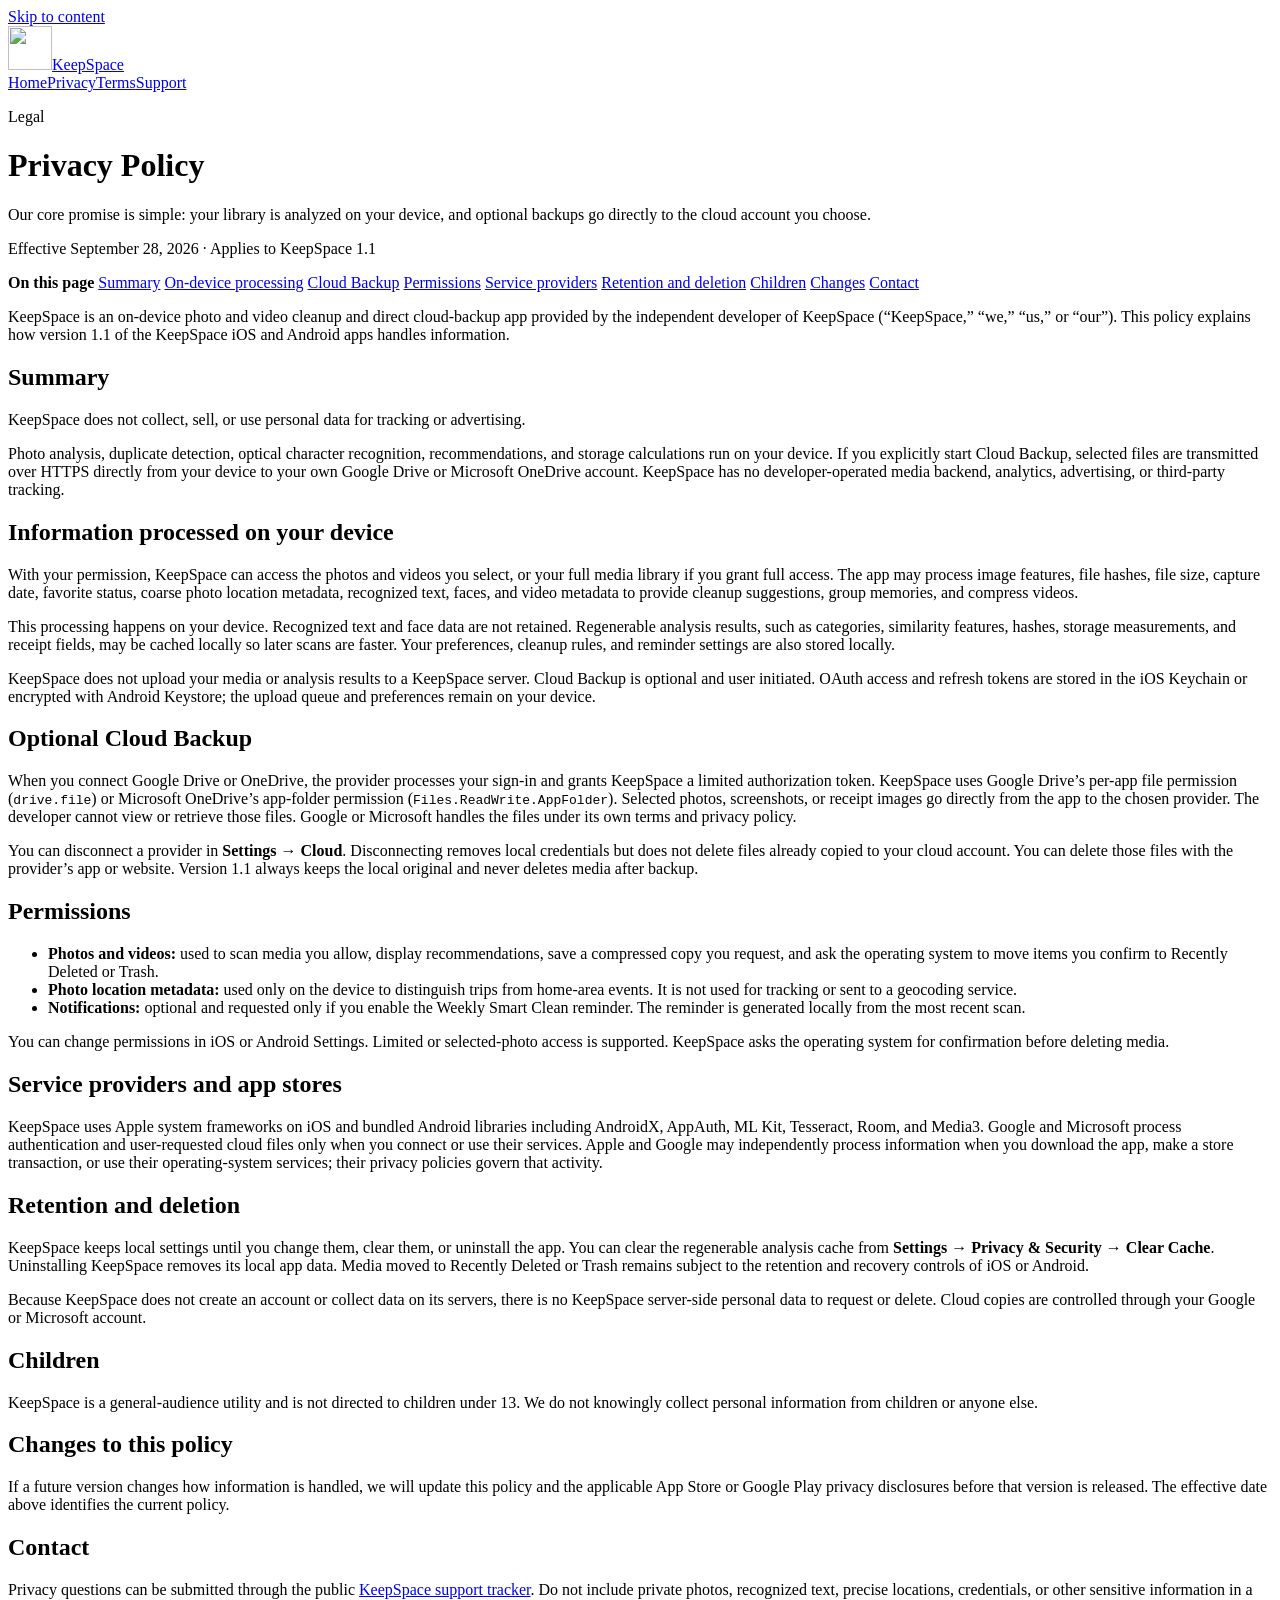
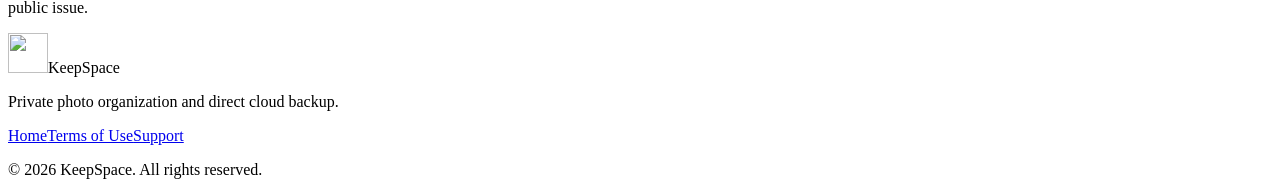
==== webapps/privacy/index.html @ f84de776 "Add KeepSpace production website" ====
<!doctype html>
<html lang="en">
  <head>
    <meta charset="utf-8">
    <meta name="viewport" content="width=device-width, initial-scale=1">
    <meta name="theme-color" content="#07111f">
    <meta name="description" content="KeepSpace Privacy Policy: learn how on-device analysis and optional direct cloud backup protect your information.">
    <title>Privacy Policy — KeepSpace</title>
    <link rel="icon" type="image/png" sizes="192x192" href="/assets/icon-192.png">
    <link rel="stylesheet" href="/assets/styles.css">
  </head>
  <body>
    <a class="skip-link" href="#main">Skip to content</a>
    <header class="site-header">
      <div class="shell nav-wrap">
        <a class="brand" href="/" aria-label="KeepSpace home"><img src="/assets/icon-192.png" width="44" height="44" alt=""><span>KeepSpace</span></a>
        <nav aria-label="Primary navigation">
          <a href="/">Home</a><a aria-current="page" href="/privacy/">Privacy</a><a href="/terms/">Terms</a><a class="nav-support" href="https://github.com/anuwat-topgun/KeepSpace/issues/new">Support</a>
        </nav>
      </div>
    </header>

    <main id="main" class="legal-main">
      <header class="legal-hero shell">
        <p class="eyebrow"><span></span> Legal</p>
        <h1>Privacy Policy</h1>
        <p class="legal-intro">Our core promise is simple: your library is analyzed on your device, and optional backups go directly to the cloud account you choose.</p>
        <p class="effective-date">Effective September 28, 2026 · Applies to KeepSpace 1.1</p>
      </header>

      <div class="legal-layout shell">
        <aside class="legal-toc" aria-label="On this page">
          <strong>On this page</strong>
          <a href="#summary">Summary</a>
          <a href="#on-device">On-device processing</a>
          <a href="#cloud">Cloud Backup</a>
          <a href="#permissions">Permissions</a>
          <a href="#providers">Service providers</a>
          <a href="#retention">Retention and deletion</a>
          <a href="#children">Children</a>
          <a href="#changes">Changes</a>
          <a href="#contact">Contact</a>
        </aside>

        <article class="legal-copy">
          <p>KeepSpace is an on-device photo and video cleanup and direct cloud-backup app provided by the independent developer of KeepSpace (“KeepSpace,” “we,” “us,” or “our”). This policy explains how version 1.1 of the KeepSpace iOS and Android apps handles information.</p>

          <section id="summary">
            <h2>Summary</h2>
            <div class="legal-callout">KeepSpace does not collect, sell, or use personal data for tracking or advertising.</div>
            <p>Photo analysis, duplicate detection, optical character recognition, recommendations, and storage calculations run on your device. If you explicitly start Cloud Backup, selected files are transmitted over HTTPS directly from your device to your own Google Drive or Microsoft OneDrive account. KeepSpace has no developer-operated media backend, analytics, advertising, or third-party tracking.</p>
          </section>

          <section id="on-device">
            <h2>Information processed on your device</h2>
            <p>With your permission, KeepSpace can access the photos and videos you select, or your full media library if you grant full access. The app may process image features, file hashes, file size, capture date, favorite status, coarse photo location metadata, recognized text, faces, and video metadata to provide cleanup suggestions, group memories, and compress videos.</p>
            <p>This processing happens on your device. Recognized text and face data are not retained. Regenerable analysis results, such as categories, similarity features, hashes, storage measurements, and receipt fields, may be cached locally so later scans are faster. Your preferences, cleanup rules, and reminder settings are also stored locally.</p>
            <p>KeepSpace does not upload your media or analysis results to a KeepSpace server. Cloud Backup is optional and user initiated. OAuth access and refresh tokens are stored in the iOS Keychain or encrypted with Android Keystore; the upload queue and preferences remain on your device.</p>
          </section>

          <section id="cloud">
            <h2>Optional Cloud Backup</h2>
            <p>When you connect Google Drive or OneDrive, the provider processes your sign-in and grants KeepSpace a limited authorization token. KeepSpace uses Google Drive’s per-app file permission (<code>drive.file</code>) or Microsoft OneDrive’s app-folder permission (<code>Files.ReadWrite.AppFolder</code>). Selected photos, screenshots, or receipt images go directly from the app to the chosen provider. The developer cannot view or retrieve those files. Google or Microsoft handles the files under its own terms and privacy policy.</p>
            <p>You can disconnect a provider in <strong>Settings → Cloud</strong>. Disconnecting removes local credentials but does not delete files already copied to your cloud account. You can delete those files with the provider’s app or website. Version 1.1 always keeps the local original and never deletes media after backup.</p>
          </section>

          <section id="permissions">
            <h2>Permissions</h2>
            <ul>
              <li><strong>Photos and videos:</strong> used to scan media you allow, display recommendations, save a compressed copy you request, and ask the operating system to move items you confirm to Recently Deleted or Trash.</li>
              <li><strong>Photo location metadata:</strong> used only on the device to distinguish trips from home-area events. It is not used for tracking or sent to a geocoding service.</li>
              <li><strong>Notifications:</strong> optional and requested only if you enable the Weekly Smart Clean reminder. The reminder is generated locally from the most recent scan.</li>
            </ul>
            <p>You can change permissions in iOS or Android Settings. Limited or selected-photo access is supported. KeepSpace asks the operating system for confirmation before deleting media.</p>
          </section>

          <section id="providers">
            <h2>Service providers and app stores</h2>
            <p>KeepSpace uses Apple system frameworks on iOS and bundled Android libraries including AndroidX, AppAuth, ML Kit, Tesseract, Room, and Media3. Google and Microsoft process authentication and user-requested cloud files only when you connect or use their services. Apple and Google may independently process information when you download the app, make a store transaction, or use their operating-system services; their privacy policies govern that activity.</p>
          </section>

          <section id="retention">
            <h2>Retention and deletion</h2>
            <p>KeepSpace keeps local settings until you change them, clear them, or uninstall the app. You can clear the regenerable analysis cache from <strong>Settings → Privacy &amp; Security → Clear Cache</strong>. Uninstalling KeepSpace removes its local app data. Media moved to Recently Deleted or Trash remains subject to the retention and recovery controls of iOS or Android.</p>
            <p>Because KeepSpace does not create an account or collect data on its servers, there is no KeepSpace server-side personal data to request or delete. Cloud copies are controlled through your Google or Microsoft account.</p>
          </section>

          <section id="children">
            <h2>Children</h2>
            <p>KeepSpace is a general-audience utility and is not directed to children under 13. We do not knowingly collect personal information from children or anyone else.</p>
          </section>

          <section id="changes">
            <h2>Changes to this policy</h2>
            <p>If a future version changes how information is handled, we will update this policy and the applicable App Store or Google Play privacy disclosures before that version is released. The effective date above identifies the current policy.</p>
          </section>

          <section id="contact">
            <h2>Contact</h2>
            <p>Privacy questions can be submitted through the public <a href="https://github.com/anuwat-topgun/KeepSpace/issues/new">KeepSpace support tracker</a>. Do not include private photos, recognized text, precise locations, credentials, or other sensitive information in a public issue.</p>
          </section>
        </article>
      </div>
    </main>

    <footer class="site-footer compact-footer">
      <div class="shell footer-grid"><div class="brand footer-brand"><img src="/assets/icon-192.png" width="40" height="40" alt=""><span>KeepSpace</span></div><p>Private photo organization and direct cloud backup.</p><div class="footer-links"><a href="/">Home</a><a href="/terms/">Terms of Use</a><a href="https://github.com/anuwat-topgun/KeepSpace/issues/new">Support</a></div><p class="copyright">© 2026 KeepSpace. All rights reserved.</p></div>
    </footer>
  </body>
</html>
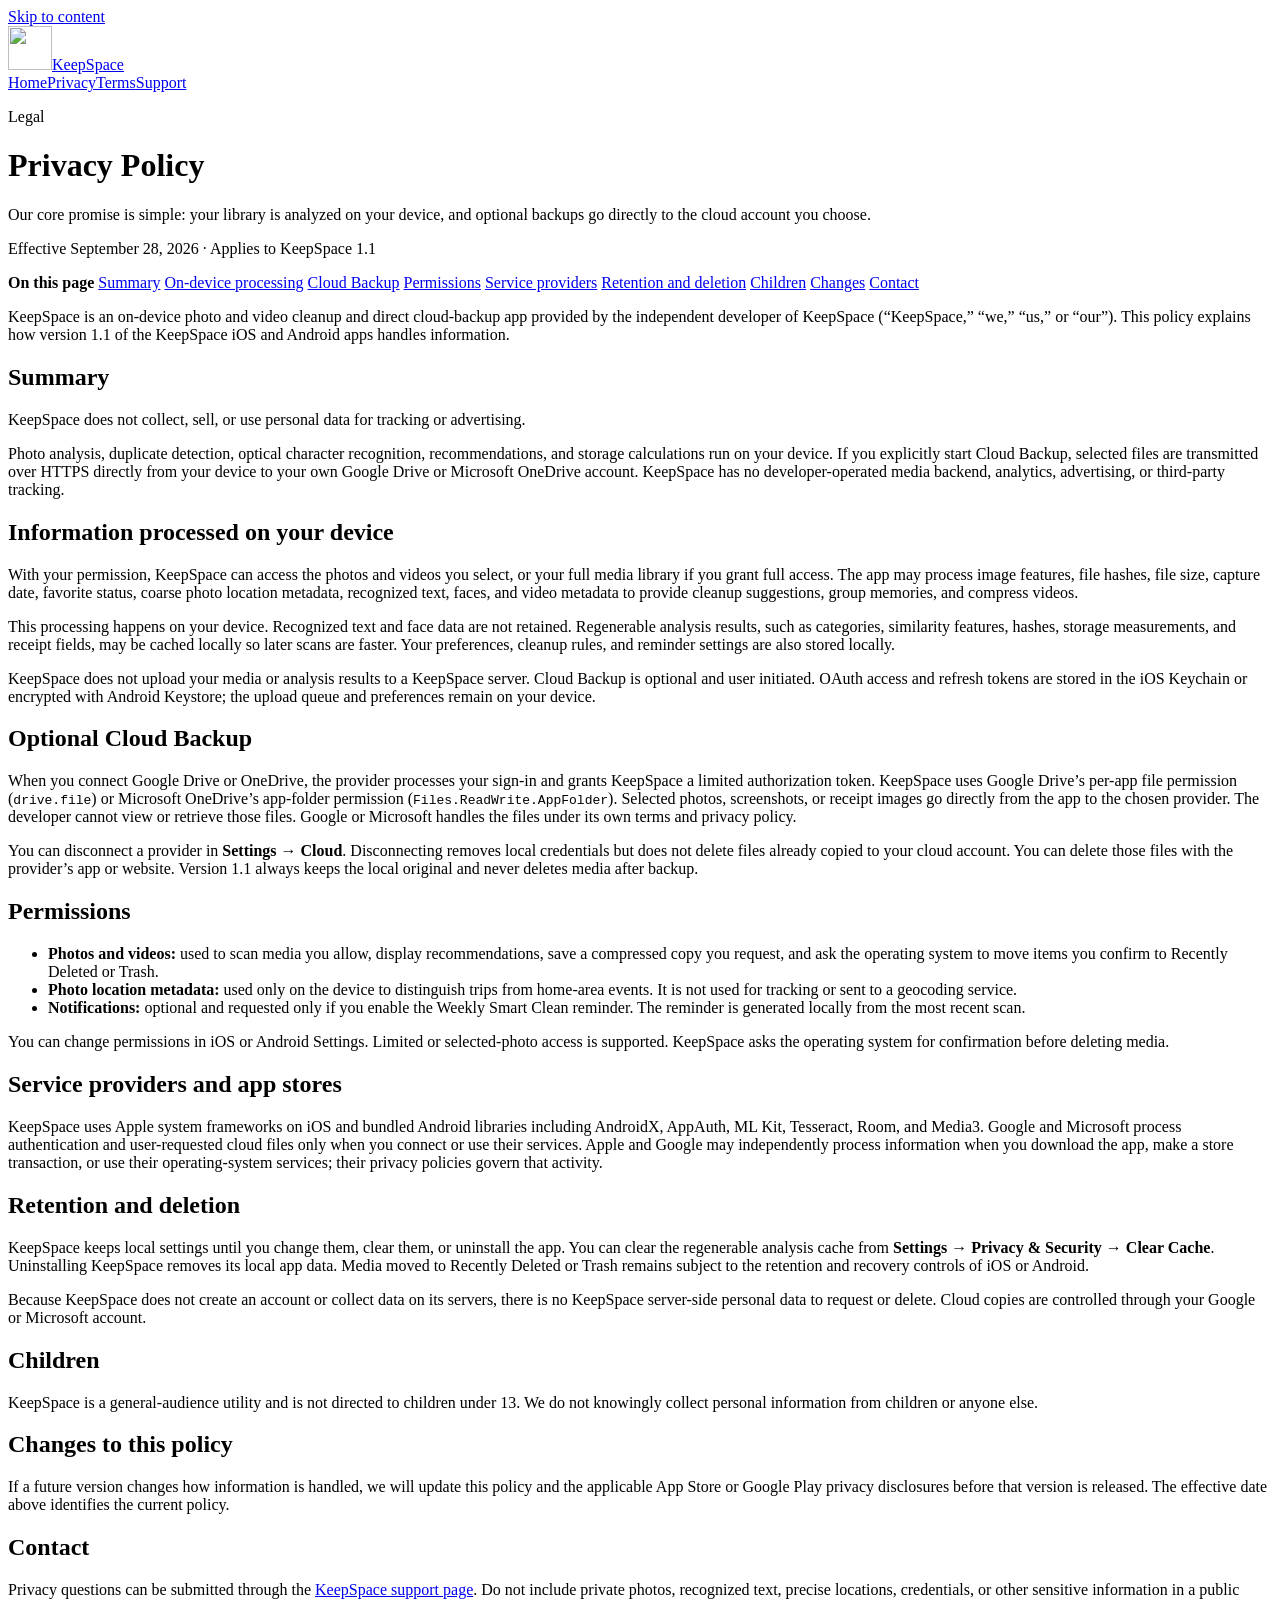
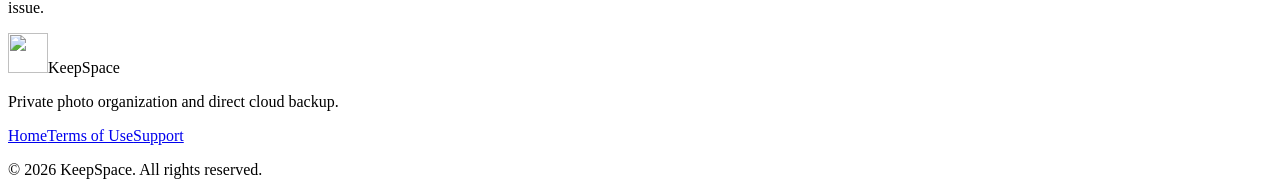
==== commit b94c887c: "Use production website URLs" ====
--- a/webapps/privacy/index.html
+++ b/webapps/privacy/index.html
@@ -5,7 +5,12 @@
     <meta name="viewport" content="width=device-width, initial-scale=1">
     <meta name="theme-color" content="#07111f">
     <meta name="description" content="KeepSpace Privacy Policy: learn how on-device analysis and optional direct cloud backup protect your information.">
+    <meta property="og:title" content="Privacy Policy — KeepSpace">
+    <meta property="og:description" content="How KeepSpace protects your information with on-device analysis and direct cloud backup.">
+    <meta property="og:type" content="website">
+    <meta property="og:url" content="https://keepspace.itston.com/privacy/">
     <title>Privacy Policy — KeepSpace</title>
+    <link rel="canonical" href="https://keepspace.itston.com/privacy/">
     <link rel="icon" type="image/png" sizes="192x192" href="/assets/icon-192.png">
     <link rel="stylesheet" href="/assets/styles.css">
   </head>
@@ -15,7 +20,7 @@
       <div class="shell nav-wrap">
         <a class="brand" href="/" aria-label="KeepSpace home"><img src="/assets/icon-192.png" width="44" height="44" alt=""><span>KeepSpace</span></a>
         <nav aria-label="Primary navigation">
-          <a href="/">Home</a><a aria-current="page" href="/privacy/">Privacy</a><a href="/terms/">Terms</a><a class="nav-support" href="https://github.com/anuwat-topgun/KeepSpace/issues/new">Support</a>
+          <a href="/">Home</a><a aria-current="page" href="/privacy/">Privacy</a><a href="/terms/">Terms</a><a class="nav-support" href="/support/">Support</a>
         </nav>
       </div>
     </header>
@@ -97,14 +102,14 @@
 
           <section id="contact">
             <h2>Contact</h2>
-            <p>Privacy questions can be submitted through the public <a href="https://github.com/anuwat-topgun/KeepSpace/issues/new">KeepSpace support tracker</a>. Do not include private photos, recognized text, precise locations, credentials, or other sensitive information in a public issue.</p>
+            <p>Privacy questions can be submitted through the <a href="/support/">KeepSpace support page</a>. Do not include private photos, recognized text, precise locations, credentials, or other sensitive information in a public issue.</p>
           </section>
         </article>
       </div>
     </main>
 
     <footer class="site-footer compact-footer">
-      <div class="shell footer-grid"><div class="brand footer-brand"><img src="/assets/icon-192.png" width="40" height="40" alt=""><span>KeepSpace</span></div><p>Private photo organization and direct cloud backup.</p><div class="footer-links"><a href="/">Home</a><a href="/terms/">Terms of Use</a><a href="https://github.com/anuwat-topgun/KeepSpace/issues/new">Support</a></div><p class="copyright">© 2026 KeepSpace. All rights reserved.</p></div>
+      <div class="shell footer-grid"><div class="brand footer-brand"><img src="/assets/icon-192.png" width="40" height="40" alt=""><span>KeepSpace</span></div><p>Private photo organization and direct cloud backup.</p><div class="footer-links"><a href="/">Home</a><a href="/terms/">Terms of Use</a><a href="/support/">Support</a></div><p class="copyright">© 2026 KeepSpace. All rights reserved.</p></div>
     </footer>
   </body>
 </html>
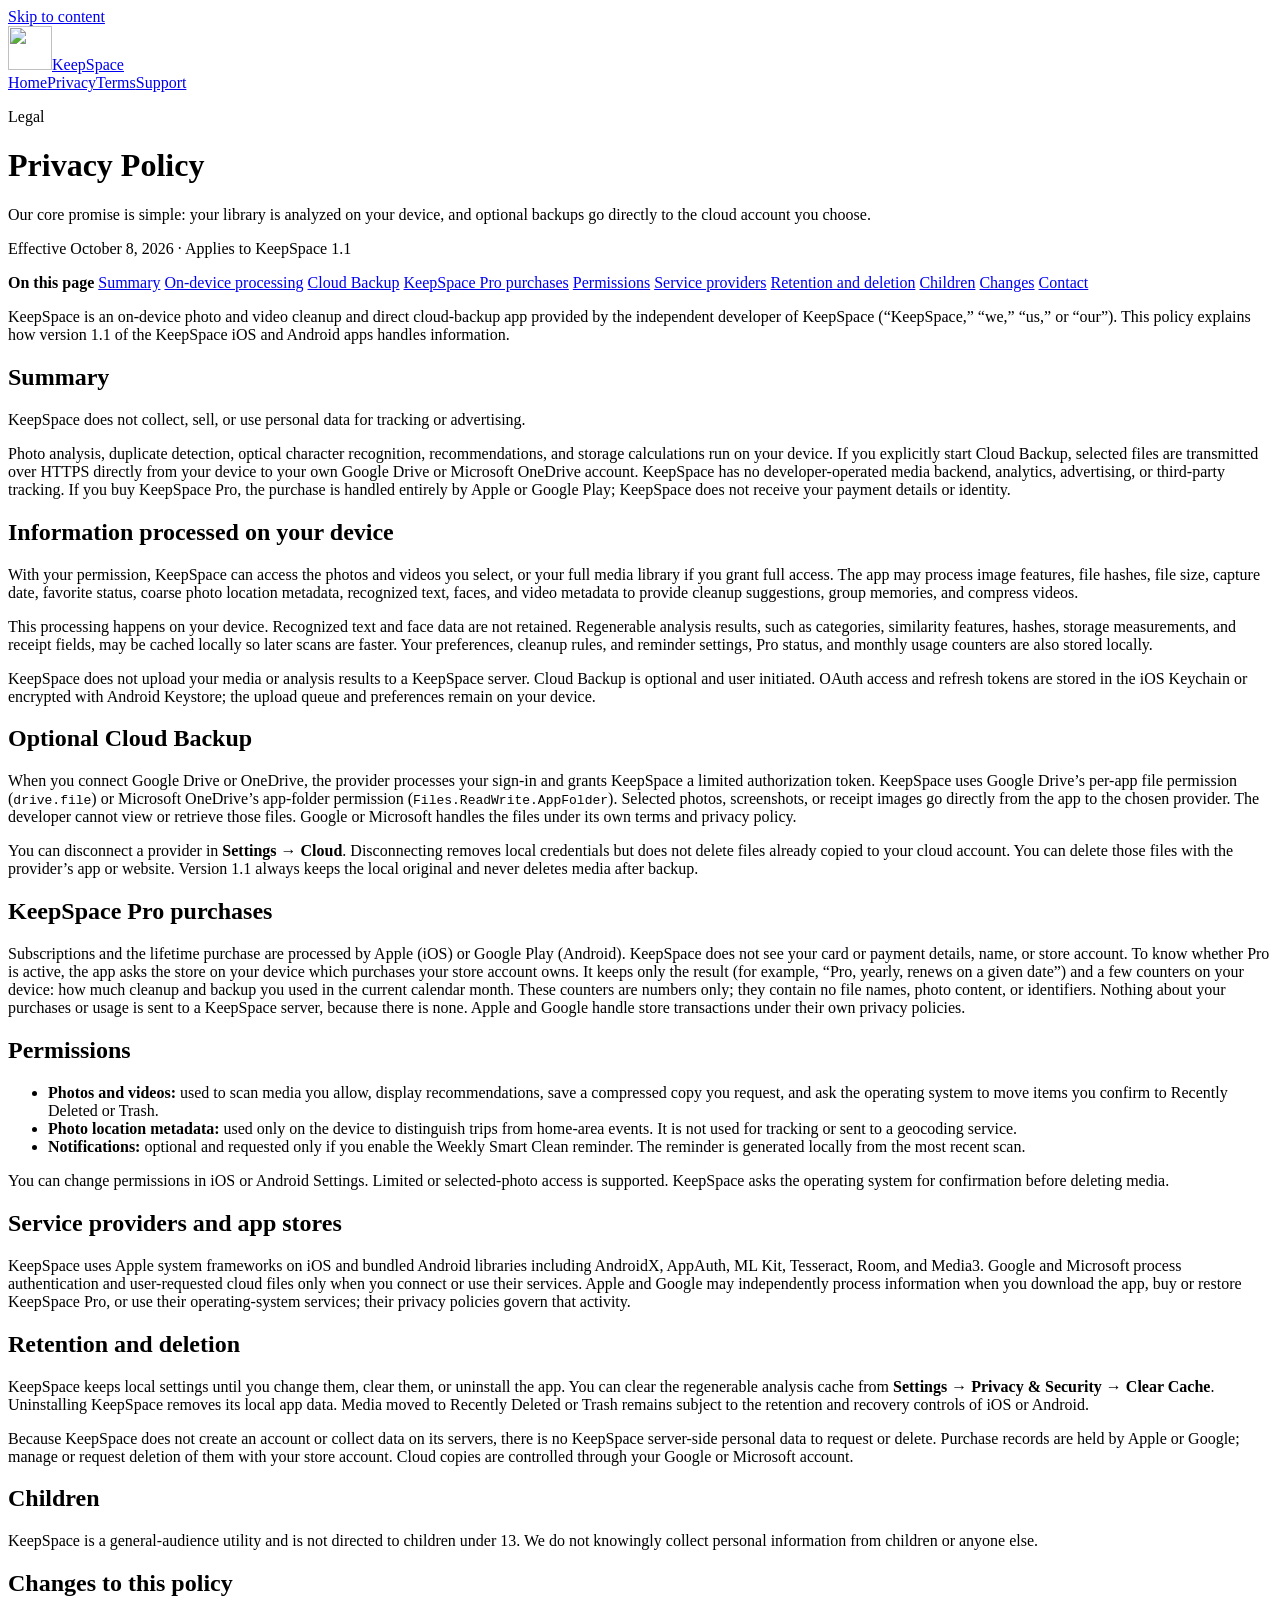
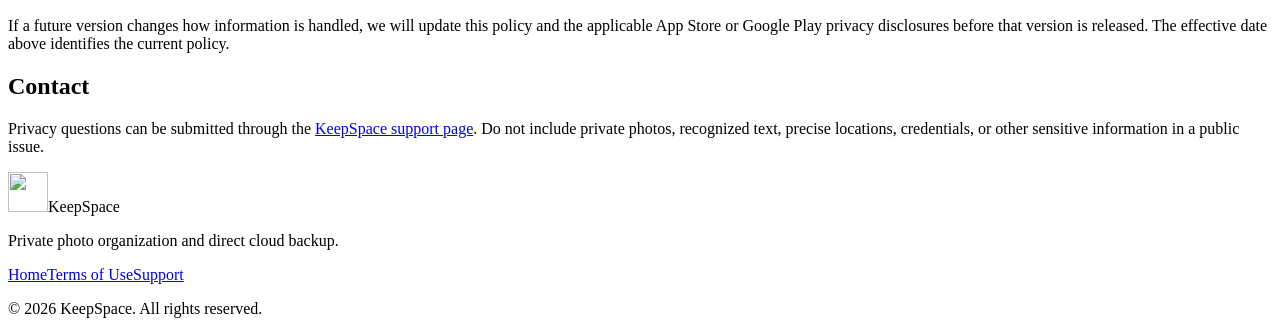
==== commit cb4be13e: "Update website privacy and terms for KeepSpace Pro (effective Oct 8, 2026) Co-Authored-By: Claude So" ====
--- a/webapps/privacy/index.html
+++ b/webapps/privacy/index.html
@@ -30,7 +30,7 @@
         <p class="eyebrow"><span></span> Legal</p>
         <h1>Privacy Policy</h1>
         <p class="legal-intro">Our core promise is simple: your library is analyzed on your device, and optional backups go directly to the cloud account you choose.</p>
-        <p class="effective-date">Effective September 28, 2026 · Applies to KeepSpace 1.1</p>
+        <p class="effective-date">Effective October 8, 2026 · Applies to KeepSpace 1.1</p>
       </header>
 
       <div class="legal-layout shell">
@@ -39,6 +39,7 @@
           <a href="#summary">Summary</a>
           <a href="#on-device">On-device processing</a>
           <a href="#cloud">Cloud Backup</a>
+          <a href="#pro">KeepSpace Pro purchases</a>
           <a href="#permissions">Permissions</a>
           <a href="#providers">Service providers</a>
           <a href="#retention">Retention and deletion</a>
@@ -53,13 +54,13 @@
           <section id="summary">
             <h2>Summary</h2>
             <div class="legal-callout">KeepSpace does not collect, sell, or use personal data for tracking or advertising.</div>
-            <p>Photo analysis, duplicate detection, optical character recognition, recommendations, and storage calculations run on your device. If you explicitly start Cloud Backup, selected files are transmitted over HTTPS directly from your device to your own Google Drive or Microsoft OneDrive account. KeepSpace has no developer-operated media backend, analytics, advertising, or third-party tracking.</p>
+            <p>Photo analysis, duplicate detection, optical character recognition, recommendations, and storage calculations run on your device. If you explicitly start Cloud Backup, selected files are transmitted over HTTPS directly from your device to your own Google Drive or Microsoft OneDrive account. KeepSpace has no developer-operated media backend, analytics, advertising, or third-party tracking. If you buy KeepSpace Pro, the purchase is handled entirely by Apple or Google Play; KeepSpace does not receive your payment details or identity.</p>
           </section>
 
           <section id="on-device">
             <h2>Information processed on your device</h2>
             <p>With your permission, KeepSpace can access the photos and videos you select, or your full media library if you grant full access. The app may process image features, file hashes, file size, capture date, favorite status, coarse photo location metadata, recognized text, faces, and video metadata to provide cleanup suggestions, group memories, and compress videos.</p>
-            <p>This processing happens on your device. Recognized text and face data are not retained. Regenerable analysis results, such as categories, similarity features, hashes, storage measurements, and receipt fields, may be cached locally so later scans are faster. Your preferences, cleanup rules, and reminder settings are also stored locally.</p>
+            <p>This processing happens on your device. Recognized text and face data are not retained. Regenerable analysis results, such as categories, similarity features, hashes, storage measurements, and receipt fields, may be cached locally so later scans are faster. Your preferences, cleanup rules, and reminder settings, Pro status, and monthly usage counters are also stored locally.</p>
             <p>KeepSpace does not upload your media or analysis results to a KeepSpace server. Cloud Backup is optional and user initiated. OAuth access and refresh tokens are stored in the iOS Keychain or encrypted with Android Keystore; the upload queue and preferences remain on your device.</p>
           </section>
 
@@ -67,6 +68,11 @@
             <h2>Optional Cloud Backup</h2>
             <p>When you connect Google Drive or OneDrive, the provider processes your sign-in and grants KeepSpace a limited authorization token. KeepSpace uses Google Drive’s per-app file permission (<code>drive.file</code>) or Microsoft OneDrive’s app-folder permission (<code>Files.ReadWrite.AppFolder</code>). Selected photos, screenshots, or receipt images go directly from the app to the chosen provider. The developer cannot view or retrieve those files. Google or Microsoft handles the files under its own terms and privacy policy.</p>
             <p>You can disconnect a provider in <strong>Settings → Cloud</strong>. Disconnecting removes local credentials but does not delete files already copied to your cloud account. You can delete those files with the provider’s app or website. Version 1.1 always keeps the local original and never deletes media after backup.</p>
+          </section>
+
+          <section id="pro">
+            <h2>KeepSpace Pro purchases</h2>
+            <p>Subscriptions and the lifetime purchase are processed by Apple (iOS) or Google Play (Android). KeepSpace does not see your card or payment details, name, or store account. To know whether Pro is active, the app asks the store on your device which purchases your store account owns. It keeps only the result (for example, “Pro, yearly, renews on a given date”) and a few counters on your device: how much cleanup and backup you used in the current calendar month. These counters are numbers only; they contain no file names, photo content, or identifiers. Nothing about your purchases or usage is sent to a KeepSpace server, because there is none. Apple and Google handle store transactions under their own privacy policies.</p>
           </section>
 
           <section id="permissions">
@@ -81,13 +87,13 @@
 
           <section id="providers">
             <h2>Service providers and app stores</h2>
-            <p>KeepSpace uses Apple system frameworks on iOS and bundled Android libraries including AndroidX, AppAuth, ML Kit, Tesseract, Room, and Media3. Google and Microsoft process authentication and user-requested cloud files only when you connect or use their services. Apple and Google may independently process information when you download the app, make a store transaction, or use their operating-system services; their privacy policies govern that activity.</p>
+            <p>KeepSpace uses Apple system frameworks on iOS and bundled Android libraries including AndroidX, AppAuth, ML Kit, Tesseract, Room, and Media3. Google and Microsoft process authentication and user-requested cloud files only when you connect or use their services. Apple and Google may independently process information when you download the app, buy or restore KeepSpace Pro, or use their operating-system services; their privacy policies govern that activity.</p>
           </section>
 
           <section id="retention">
             <h2>Retention and deletion</h2>
             <p>KeepSpace keeps local settings until you change them, clear them, or uninstall the app. You can clear the regenerable analysis cache from <strong>Settings → Privacy &amp; Security → Clear Cache</strong>. Uninstalling KeepSpace removes its local app data. Media moved to Recently Deleted or Trash remains subject to the retention and recovery controls of iOS or Android.</p>
-            <p>Because KeepSpace does not create an account or collect data on its servers, there is no KeepSpace server-side personal data to request or delete. Cloud copies are controlled through your Google or Microsoft account.</p>
+            <p>Because KeepSpace does not create an account or collect data on its servers, there is no KeepSpace server-side personal data to request or delete. Purchase records are held by Apple or Google; manage or request deletion of them with your store account. Cloud copies are controlled through your Google or Microsoft account.</p>
           </section>
 
           <section id="children">
